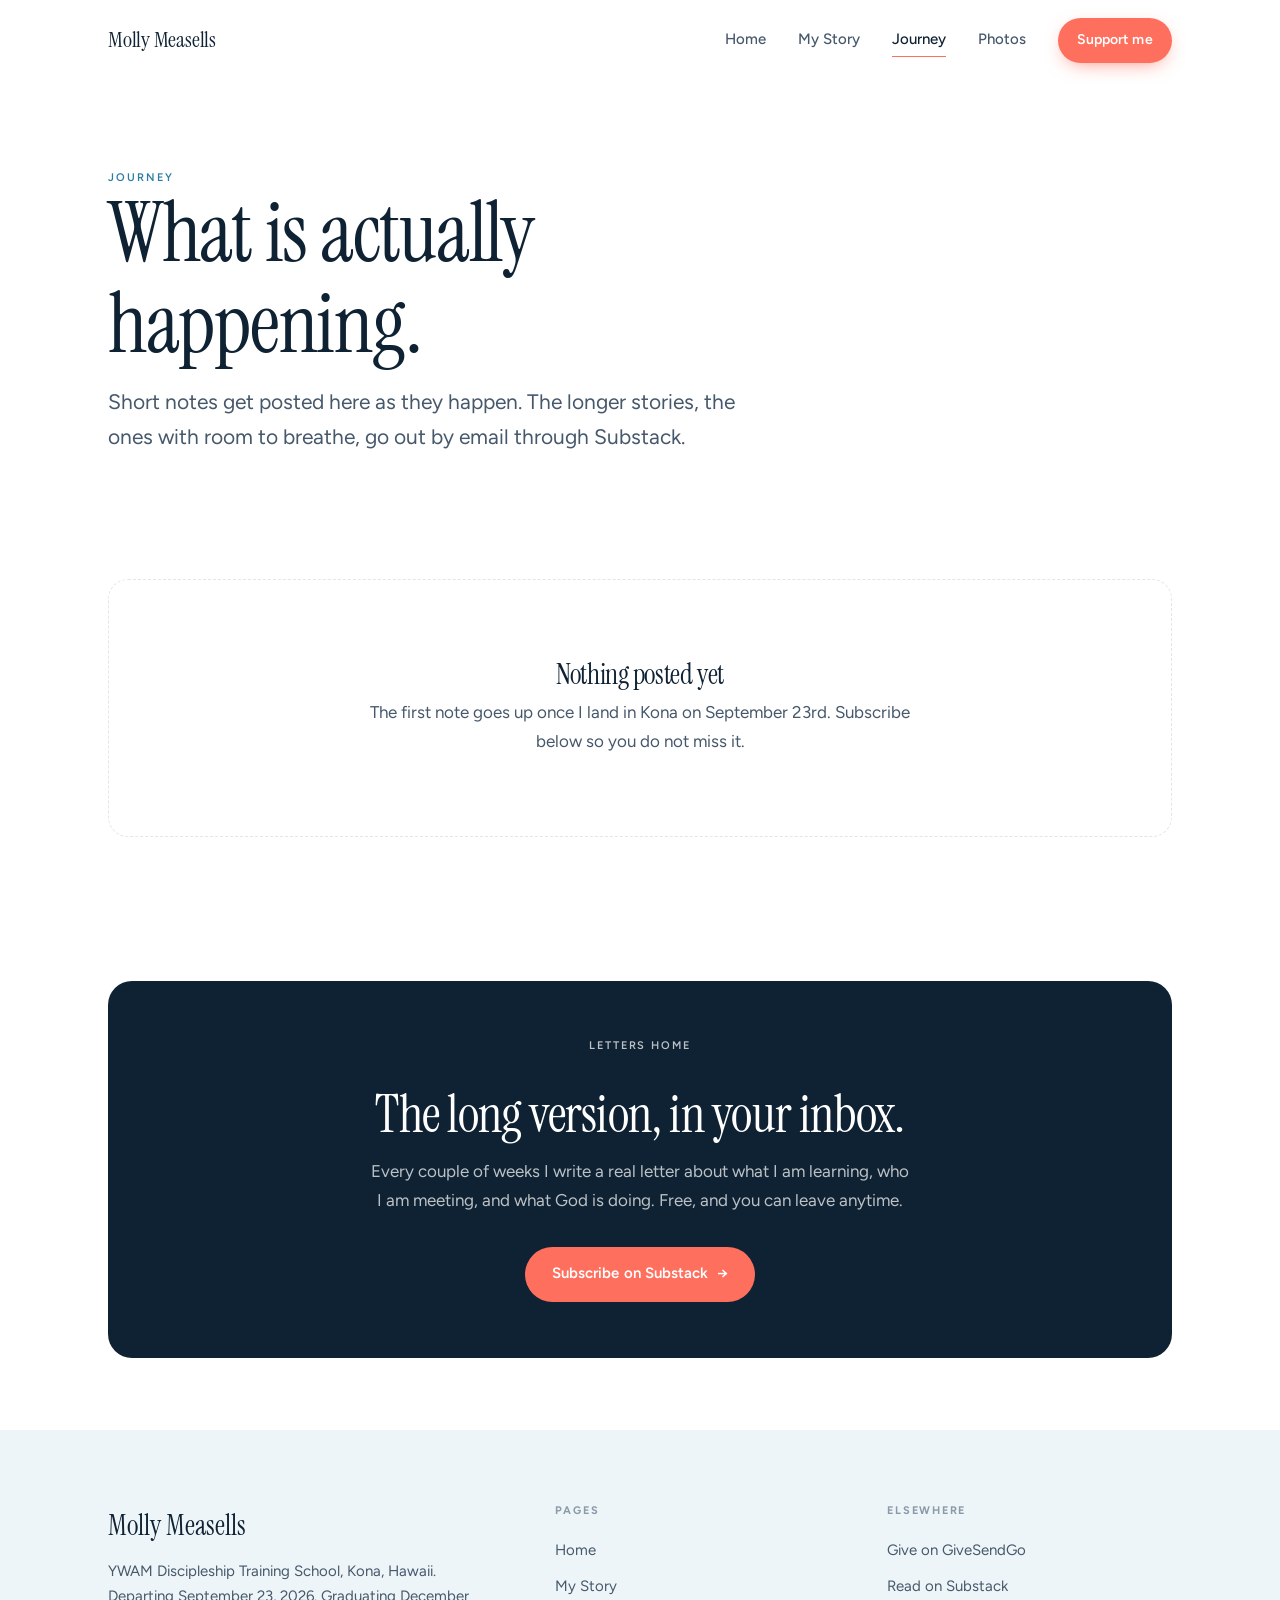
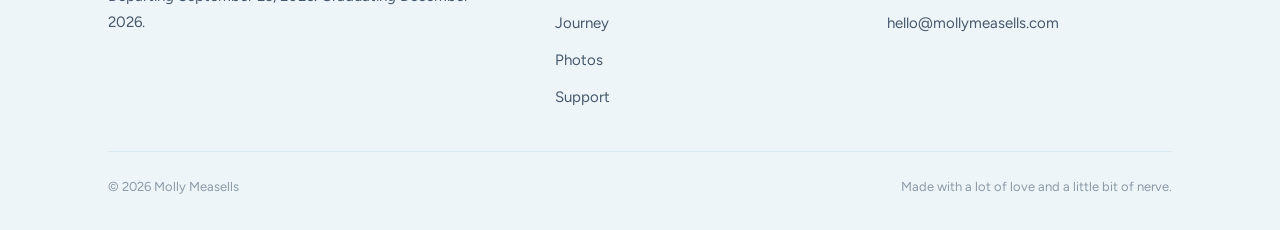
==== journey.html @ 55a40ebd "Add files via upload" ====
<!DOCTYPE html>
<html lang="en">
<head>
<meta charset="utf-8">
<meta name="viewport" content="width=device-width, initial-scale=1">
<title>Journey — Molly Measells</title>
<meta name="description" content="Field notes and letters home from Molly Measells at YWAM Kona.">
<meta property="og:title" content="Journey — Molly Measells">
<meta property="og:image" content="/assets/img/molly.jpg">
<link rel="preconnect" href="https://fonts.googleapis.com">
<link rel="preconnect" href="https://fonts.gstatic.com" crossorigin>
<link href="https://fonts.googleapis.com/css2?family=Instrument+Serif:ital@0;1&family=Figtree:wght@400;500;600;700&display=swap" rel="stylesheet">
<script>document.documentElement.classList.add("js");</script>
<link rel="stylesheet" href="/assets/css/style.css">
</head>
<body>

<nav class="nav">
  <div class="nav__in">
    <a class="nav__mark" href="/">Molly Measells</a>
    <button class="nav__toggle" aria-label="Menu" aria-expanded="false">
      <svg width="22" height="22" viewBox="0 0 24 24" fill="none" stroke="currentColor" stroke-width="1.6" stroke-linecap="round"><path d="M3 6h18M3 12h18M3 18h18"/></svg>
    </button>
    <div class="nav__links">
      <a class="nav__link" href="/">Home</a>
      <a class="nav__link" href="/story.html">My Story</a>
      <a class="nav__link" href="/journey.html" aria-current="page">Journey</a>
      <a class="nav__link" href="/photos.html">Photos</a>
      <a class="btn btn--coral btn--sm" data-give href="https://www.givesendgo.com/molly-measells-is-headed-to-the-mission-?utm_source=share">Support me</a>
    </div>
  </div>
</nav>

<header class="band band--tight">
  <div class="wrap">
    <div class="head rise">
      <p class="eyebrow">Journey</p>
      <h1>What is actually happening.</h1>
      <p class="lede">
        Short notes get posted here as they happen. The longer stories, the ones with
        room to breathe, go out by email through Substack.
      </p>
    </div>
  </div>
</header>

<section class="band band--tight" style="padding-top:0;">
  <div class="wrap">
    <div data-notes>
      <div class="empty rise">
        <h3>Nothing posted yet</h3>
        <p>
          The first note goes up once I land in Kona on September 23rd.
          Subscribe below so you do not miss it.
        </p>
      </div>
    </div>
  </div>
</section>

<section class="band band--tight">
  <div class="wrap">
    <div class="sub rise">
      <p class="eyebrow eyebrow--coral">Letters home</p>
      <h2>The long version, in your inbox.</h2>
      <p>
        Every couple of weeks I write a real letter about what I am learning, who I am
        meeting, and what God is doing. Free, and you can leave anytime.
      </p>
      <a class="btn btn--coral" data-substack href="#" target="_blank" rel="noopener">
        Subscribe on Substack <span class="btn__arrow">&rarr;</span>
      </a>
    </div>
  </div>
</section>

<footer class="foot">
  <div class="wrap">
    <div class="foot__grid">
      <div>
        <p class="foot__mark">Molly Measells</p>
        <p class="foot__blurb">
          YWAM Discipleship Training School, Kona, Hawaii.
          Departing September 23, 2026. Graduating December 2026.
        </p>
      </div>
      <div>
        <p class="foot__h">Pages</p>
        <ul class="foot__list">
          <li><a href="/">Home</a></li>
          <li><a href="/story.html">My Story</a></li>
          <li><a href="/journey.html">Journey</a></li>
          <li><a href="/photos.html">Photos</a></li>
          <li><a href="/support.html">Support</a></li>
        </ul>
      </div>
      <div>
        <p class="foot__h">Elsewhere</p>
        <ul class="foot__list">
          <li><a data-give href="https://www.givesendgo.com/molly-measells-is-headed-to-the-mission-?utm_source=share">Give on GiveSendGo</a></li>
          <li><a data-substack href="#" target="_blank" rel="noopener">Read on Substack</a></li>
          <li><a data-email="text" href="mailto:hello@mollymeasells.com">hello@mollymeasells.com</a></li>
        </ul>
      </div>
    </div>
    <div class="foot__bar">
      <span>&copy; <span data-year>2026</span> Molly Measells</span>
      <span>Made with a lot of love and a little bit of nerve.</span>
    </div>
  </div>
</footer>

<script src="https://identity.netlify.com/v1/netlify-identity-widget.js"></script>
<script src="/assets/js/main.js"></script>
</body>
</html>
---- assets/css/style.css ----
/* ============================================
   Molly Measells — mollymeasells.com
   Palette: Pacific + Aegean. Airy, modern, warm.
   ============================================ */

:root {
  --ink:        #0F2233;
  --ink-soft:   #46586B;
  --ink-faint:  #8B9AA8;
  --sea:        #2C7DA0;
  --sea-deep:   #1B5A78;
  --foam:       #EDF5F8;
  --foam-deep:  #DCEBF1;
  --paper:      #FFFFFF;
  --coral:      #FF6F5E;
  --coral-deep: #E8543F;
  --sand:       #F5E9D7;
  --line:       #DFE7EC;

  --display: "Instrument Serif", Georgia, serif;
  --body:    "Figtree", -apple-system, BlinkMacSystemFont, "Segoe UI", sans-serif;

  --gut:  clamp(1.25rem, 4vw, 3rem);
  --wide: 1160px;
  --read: 660px;

  --ease: cubic-bezier(0.22, 1, 0.36, 1);
}

/* ---------- Reset ---------- */
*, *::before, *::after { box-sizing: border-box; }
html { -webkit-text-size-adjust: 100%; scroll-behavior: smooth; }
body {
  margin: 0;
  background: var(--paper);
  color: var(--ink);
  font-family: var(--body);
  font-size: 1.0625rem;
  line-height: 1.7;
  font-weight: 400;
  -webkit-font-smoothing: antialiased;
  overflow-x: hidden;
}
img { max-width: 100%; display: block; }
a { color: var(--sea); text-decoration: none; }
a:hover { color: var(--coral); }
:focus-visible { outline: 2px solid var(--coral); outline-offset: 3px; border-radius: 2px; }

/* ---------- Type ---------- */
h1, h2, h3 {
  font-family: var(--display);
  font-weight: 400;
  line-height: 1.08;
  letter-spacing: -0.015em;
  margin: 0;
}
h1 { font-size: clamp(2.75rem, 7.5vw, 5.25rem); }
h2 { font-size: clamp(2rem, 4.5vw, 3.25rem); }
h3 { font-size: clamp(1.35rem, 2.4vw, 1.75rem); }

.eyebrow {
  font-family: var(--body);
  font-size: 0.6875rem;
  font-weight: 600;
  letter-spacing: 0.18em;
  text-transform: uppercase;
  color: var(--sea);
  margin: 0 0 1rem;
}
.eyebrow--coral { color: var(--coral); }

.lede {
  font-size: clamp(1.125rem, 2vw, 1.3125rem);
  line-height: 1.65;
  color: var(--ink-soft);
}

.serif-em {
  font-family: var(--display);
  font-style: italic;
  color: var(--sea-deep);
}

/* ---------- Layout ---------- */
.wrap {
  width: 100%;
  max-width: var(--wide);
  margin-inline: auto;
  padding-inline: var(--gut);
}
.wrap--read { max-width: calc(var(--read) + var(--gut) * 2); }

.band { padding-block: clamp(4rem, 10vw, 8rem); }
.band--foam { background: var(--foam); }
.band--tight { padding-block: clamp(2.5rem, 6vw, 4.5rem); }

/* ---------- Nav ---------- */
.nav {
  position: sticky;
  top: 0;
  z-index: 60;
  background: rgba(255,255,255,0.82);
  backdrop-filter: blur(14px);
  -webkit-backdrop-filter: blur(14px);
  border-bottom: 1px solid transparent;
  transition: border-color .3s var(--ease);
}
.nav.is-stuck { border-bottom-color: var(--line); }
.nav__in {
  max-width: var(--wide);
  margin-inline: auto;
  padding: 1.1rem var(--gut);
  display: flex;
  align-items: center;
  justify-content: space-between;
  gap: 1rem;
}
.nav__mark {
  font-family: var(--display);
  font-size: 1.375rem;
  color: var(--ink);
  letter-spacing: -0.01em;
  white-space: nowrap;
}
.nav__mark:hover { color: var(--ink); }
.nav__links { display: flex; align-items: center; gap: clamp(1rem, 2.5vw, 2rem); }
.nav__link {
  font-size: 0.9375rem;
  font-weight: 500;
  color: var(--ink-soft);
  position: relative;
  padding-block: 2px;
}
.nav__link::after {
  content: "";
  position: absolute;
  left: 0; bottom: -2px;
  width: 100%; height: 1px;
  background: var(--coral);
  transform: scaleX(0);
  transform-origin: left;
  transition: transform .35s var(--ease);
}
.nav__link:hover { color: var(--ink); }
.nav__link:hover::after,
.nav__link[aria-current="page"]::after { transform: scaleX(1); }
.nav__link[aria-current="page"] { color: var(--ink); }

.nav__toggle {
  display: none;
  background: none; border: 0; cursor: pointer;
  padding: .5rem; margin-right: -.5rem;
  color: var(--ink);
}
.nav__toggle svg { display: block; }

/* ---------- Buttons ---------- */
.btn {
  display: inline-flex;
  align-items: center;
  gap: .55rem;
  font-family: var(--body);
  font-size: 0.9375rem;
  font-weight: 600;
  letter-spacing: 0.005em;
  padding: 0.85rem 1.6rem;
  border-radius: 100px;
  border: 1px solid transparent;
  cursor: pointer;
  transition: transform .25s var(--ease), background .25s var(--ease),
              color .25s var(--ease), border-color .25s var(--ease),
              box-shadow .25s var(--ease);
  white-space: nowrap;
}
.btn:hover { transform: translateY(-2px); }
.btn--coral { background: var(--coral); color: #fff; box-shadow: 0 6px 20px -8px rgba(255,111,94,.9); }
.btn--coral:hover { background: var(--coral-deep); color: #fff; box-shadow: 0 12px 28px -10px rgba(255,111,94,.95); }
.btn--ghost { border-color: var(--line); color: var(--ink); background: transparent; }
.btn--ghost:hover { border-color: var(--ink); color: var(--ink); }
.btn--sm { padding: 0.6rem 1.15rem; font-size: 0.875rem; }
.btn__arrow { transition: transform .3s var(--ease); }
.btn:hover .btn__arrow { transform: translateX(3px); }

/* ============================================
   HERO
   ============================================ */
.hero { position: relative; padding-block: clamp(3rem, 8vw, 6rem) clamp(3rem, 7vw, 5rem); overflow: hidden; }
.hero__glow {
  position: absolute;
  top: -30%; right: -10%;
  width: min(70vw, 780px); aspect-ratio: 1;
  background: radial-gradient(circle, rgba(44,125,160,.13), rgba(44,125,160,0) 68%);
  pointer-events: none;
  z-index: 0;
}
.hero__glow--2 {
  top: 25%; right: auto; left: -18%;
  width: min(55vw, 560px);
  background: radial-gradient(circle, rgba(255,111,94,.11), rgba(255,111,94,0) 68%);
}
.hero__grid {
  position: relative;
  z-index: 1;
  display: grid;
  grid-template-columns: 1.15fr 0.85fr;
  gap: clamp(2rem, 6vw, 5rem);
  align-items: center;
}
.hero__title { margin-bottom: 1.5rem; }
.hero__title em {
  font-style: italic;
  color: var(--sea);
  display: block;
}
.hero__lede { max-width: 30rem; margin: 0 0 2.25rem; }
.hero__cta { display: flex; flex-wrap: wrap; gap: .75rem; }

.hero__frame { position: relative; }
.hero__photo {
  width: 100%;
  border-radius: 260px 260px 18px 18px;
  object-fit: cover;
  aspect-ratio: 4/5;
  box-shadow: 0 30px 60px -30px rgba(15,34,51,.35);
}
.hero__badge {
  position: absolute;
  bottom: -1.25rem; left: -1.25rem;
  background: var(--paper);
  border-radius: 16px;
  padding: .9rem 1.15rem;
  box-shadow: 0 16px 36px -18px rgba(15,34,51,.4);
  text-align: left;
}
.hero__badge-k {
  font-size: 0.625rem; font-weight: 700; letter-spacing: .16em;
  text-transform: uppercase; color: var(--ink-faint); margin: 0 0 .15rem;
}
.hero__badge-v {
  font-family: var(--display); font-size: 1.5rem; color: var(--ink); line-height: 1;
}

/* ============================================
   SIGNATURE — The Passage
   ============================================ */
.passage { position: relative; }
.passage__rail {
  position: relative;
  margin-top: 2.5rem;
  padding-top: 2.75rem;
}
.passage__line {
  position: absolute;
  top: 0; left: 0;
  width: 100%; height: 1px;
  background: var(--line);
}
.passage__fill {
  position: absolute;
  top: 0; left: 0; height: 1px;
  background: var(--coral);
  width: 0;
  transition: width 2.2s var(--ease);
}
.passage__stops {
  display: grid;
  grid-template-columns: repeat(3, 1fr);
  gap: 1rem;
}
.passage__stop { position: relative; padding-right: 1rem; }
.passage__dot {
  position: absolute;
  top: calc(-2.75rem - 4px);
  left: 0;
  width: 9px; height: 9px;
  border-radius: 50%;
  background: var(--paper);
  border: 1.5px solid var(--line);
  transition: background .5s var(--ease), border-color .5s var(--ease), transform .5s var(--ease);
}
.passage__stop.is-on .passage__dot {
  background: var(--coral);
  border-color: var(--coral);
  transform: scale(1.25);
}
.passage__stop:last-child .passage__dot { border-style: dashed; }
.passage__k {
  font-size: 0.625rem; font-weight: 700; letter-spacing: .16em;
  text-transform: uppercase; color: var(--ink-faint);
  margin: 0 0 .3rem;
}
.passage__place {
  font-family: var(--display); font-size: clamp(1.15rem,2vw,1.5rem);
  color: var(--ink); line-height: 1.15; margin: 0 0 .3rem;
}
.passage__note { font-size: 0.875rem; color: var(--ink-soft); margin: 0; }

/* ============================================
   PROGRESS — rising water
   ============================================ */
.tide {
  position: relative;
  border-radius: 20px;
  overflow: hidden;
  background: var(--foam);
  min-height: 190px;
  display: flex;
  align-items: flex-end;
  isolation: isolate;
}
.tide__water {
  position: absolute;
  left: 0; bottom: 0; width: 100%;
  height: 0;
  background: linear-gradient(180deg, rgba(44,125,160,.30), rgba(44,125,160,.16));
  transition: height 2s var(--ease);
  z-index: 0;
}
.tide__water::before {
  content: "";
  position: absolute; top: -1px; left: 0;
  width: 100%; height: 2px;
  background: var(--sea);
  opacity: .55;
}
.tide__in {
  position: relative;
  z-index: 1;
  padding: 1.75rem;
  width: 100%;
  display: flex;
  flex-wrap: wrap;
  align-items: flex-end;
  justify-content: space-between;
  gap: 1rem;
}
.tide__num {
  font-family: var(--display);
  font-size: clamp(2.5rem, 6vw, 3.75rem);
  line-height: 1;
  color: var(--ink);
}
.tide__num span { font-size: .5em; color: var(--ink-faint); }
.tide__meta { font-size: .875rem; color: var(--ink-soft); margin: .4rem 0 0; }

/* ============================================
   Generic pieces
   ============================================ */
.head { max-width: var(--read); margin-bottom: clamp(2rem, 5vw, 3.25rem); }
.head--center { margin-inline: auto; text-align: center; }
.head p { margin: 1rem 0 0; }

.prose { max-width: var(--read); }
.prose p { margin: 0 0 1.4rem; }
.prose p:last-child { margin-bottom: 0; }
.prose strong { font-weight: 600; color: var(--ink); }
.prose .pull {
  font-family: var(--display);
  font-size: clamp(1.5rem, 3vw, 2.125rem);
  line-height: 1.25;
  color: var(--sea-deep);
  margin: 2.5rem 0;
  padding-left: 1.5rem;
  border-left: 2px solid var(--coral);
}

.rule { height: 1px; background: var(--line); border: 0; margin: 0; }

/* ---------- Two ways to help ---------- */
.ways { display: grid; grid-template-columns: repeat(2, 1fr); gap: clamp(1.25rem, 3vw, 2.5rem); }
.way {
  background: var(--paper);
  border: 1px solid var(--line);
  border-radius: 20px;
  padding: clamp(1.5rem, 3vw, 2.25rem);
  transition: transform .35s var(--ease), box-shadow .35s var(--ease), border-color .35s var(--ease);
}
.way:hover {
  transform: translateY(-4px);
  border-color: transparent;
  box-shadow: 0 22px 44px -24px rgba(15,34,51,.3);
}
.way h3 { margin-bottom: .65rem; }
.way p { color: var(--ink-soft); margin: 0 0 1.5rem; }
.way__n {
  font-family: var(--display);
  font-size: 1.125rem;
  color: var(--coral);
  display: block;
  margin-bottom: .75rem;
}

/* ---------- Notes / field updates ---------- */
.notes { display: grid; gap: 1px; background: var(--line); border-block: 1px solid var(--line); }
.note {
  background: var(--paper);
  padding: clamp(1.35rem, 3vw, 2rem) 0;
  display: grid;
  grid-template-columns: 150px 1fr;
  gap: clamp(1rem, 3vw, 2.5rem);
  align-items: start;
}
.note__date {
  font-size: .75rem; font-weight: 600; letter-spacing: .1em;
  text-transform: uppercase; color: var(--ink-faint);
  padding-top: .45rem;
}
.note__t { font-family: var(--display); font-size: 1.5rem; margin: 0 0 .5rem; line-height: 1.2; }
.note__b { color: var(--ink-soft); margin: 0; }

/* ---------- Gallery ---------- */
.gal { columns: 3; column-gap: 1rem; }
.gal__item { break-inside: avoid; margin-bottom: 1rem; position: relative; }
.gal__item img {
  width: 100%;
  border-radius: 14px;
  transition: transform .5s var(--ease);
}
.gal__item:hover img { transform: scale(1.015); }
.gal__cap {
  font-size: .8125rem; color: var(--ink-soft);
  margin: .6rem 0 0; padding-inline: .15rem;
}

/* ---------- Empty states ---------- */
.empty {
  text-align: center;
  padding: clamp(3rem, 8vw, 5rem) 1rem;
  border: 1px dashed var(--line);
  border-radius: 20px;
  color: var(--ink-soft);
}
.empty h3 { color: var(--ink); margin-bottom: .5rem; }
.empty p { margin: 0 auto; max-width: 34rem; }

/* ---------- Substack CTA ---------- */
.sub {
  background: var(--ink);
  color: #fff;
  border-radius: 24px;
  padding: clamp(2rem, 5vw, 3.5rem);
  text-align: center;
}
.sub h2 { color: #fff; margin-bottom: .85rem; }
.sub p { color: rgba(255,255,255,.72); max-width: 34rem; margin: 0 auto 2rem; }
.sub .btn--coral { box-shadow: none; }

/* ---------- Footer ---------- */
.foot { background: var(--foam); padding-block: clamp(3rem, 7vw, 4.5rem) 2rem; }
.foot__grid {
  display: grid;
  grid-template-columns: 1.4fr 1fr 1fr;
  gap: clamp(1.5rem, 4vw, 3rem);
  padding-bottom: 2.5rem;
}
.foot__mark { font-family: var(--display); font-size: 1.75rem; margin: 0 0 .6rem; }
.foot__blurb { color: var(--ink-soft); font-size: .9375rem; margin: 0; max-width: 24rem; }
.foot__h {
  font-size: .6875rem; font-weight: 700; letter-spacing: .16em;
  text-transform: uppercase; color: var(--ink-faint); margin: 0 0 .9rem;
}
.foot__list { list-style: none; margin: 0; padding: 0; display: grid; gap: .5rem; }
.foot__list a { color: var(--ink-soft); font-size: .9375rem; }
.foot__list a:hover { color: var(--coral); }
.foot__bar {
  border-top: 1px solid var(--foam-deep);
  padding-top: 1.5rem;
  display: flex; flex-wrap: wrap; gap: .75rem;
  justify-content: space-between;
  font-size: .8125rem; color: var(--ink-faint);
}

/* ---------- Reveal ----------
   Only hides when JS is confirmed running (html.js). If anything
   goes wrong, content renders normally instead of staying invisible. */
.js .rise { opacity: 0; transform: translateY(18px); transition: opacity .8s var(--ease), transform .8s var(--ease); }
.js .rise.is-in { opacity: 1; transform: none; }

/* ============================================
   Responsive
   ============================================ */
@media (max-width: 900px) {
  .hero__grid { grid-template-columns: 1fr; }
  .hero__frame { max-width: 380px; margin-inline: auto; order: -1; }
  .hero__photo { border-radius: 200px 200px 18px 18px; }
  .ways { grid-template-columns: 1fr; }
  .gal { columns: 2; }
  .foot__grid { grid-template-columns: 1fr 1fr; }
}

@media (max-width: 680px) {
  .nav__links {
    position: fixed;
    inset: 62px 0 auto 0;
    background: var(--paper);
    border-bottom: 1px solid var(--line);
    flex-direction: column;
    align-items: stretch;
    gap: 0;
    padding: .5rem var(--gut) 1.25rem;
    display: none;
  }
  .nav__links.is-open { display: flex; }
  .nav__link { padding-block: .8rem; border-bottom: 1px solid var(--line); }
  .nav__link::after { display: none; }
  .nav__links .btn { margin-top: 1rem; justify-content: center; }
  .nav__toggle { display: block; }

  .passage__stops { grid-template-columns: 1fr; gap: 1.75rem; }
  .passage__rail { padding-top: 0; padding-left: 1.75rem; }
  .passage__line { top: 0; left: 4px; width: 1px; height: 100%; }
  .passage__fill { width: 1px !important; height: 0; transition: height 2.2s var(--ease); }
  .passage__dot { top: .35rem; left: -1.75rem; }

  .note { grid-template-columns: 1fr; gap: .5rem; }
  .note__date { padding-top: 0; }
  .gal { columns: 1; }
  .foot__grid { grid-template-columns: 1fr; }
  .hero__badge { left: 0; bottom: -1rem; }
}

@media (prefers-reduced-motion: reduce) {
  *, *::before, *::after {
    animation-duration: .001ms !important;
    transition-duration: .001ms !important;
    scroll-behavior: auto !important;
  }
  .rise { opacity: 1; transform: none; }
}
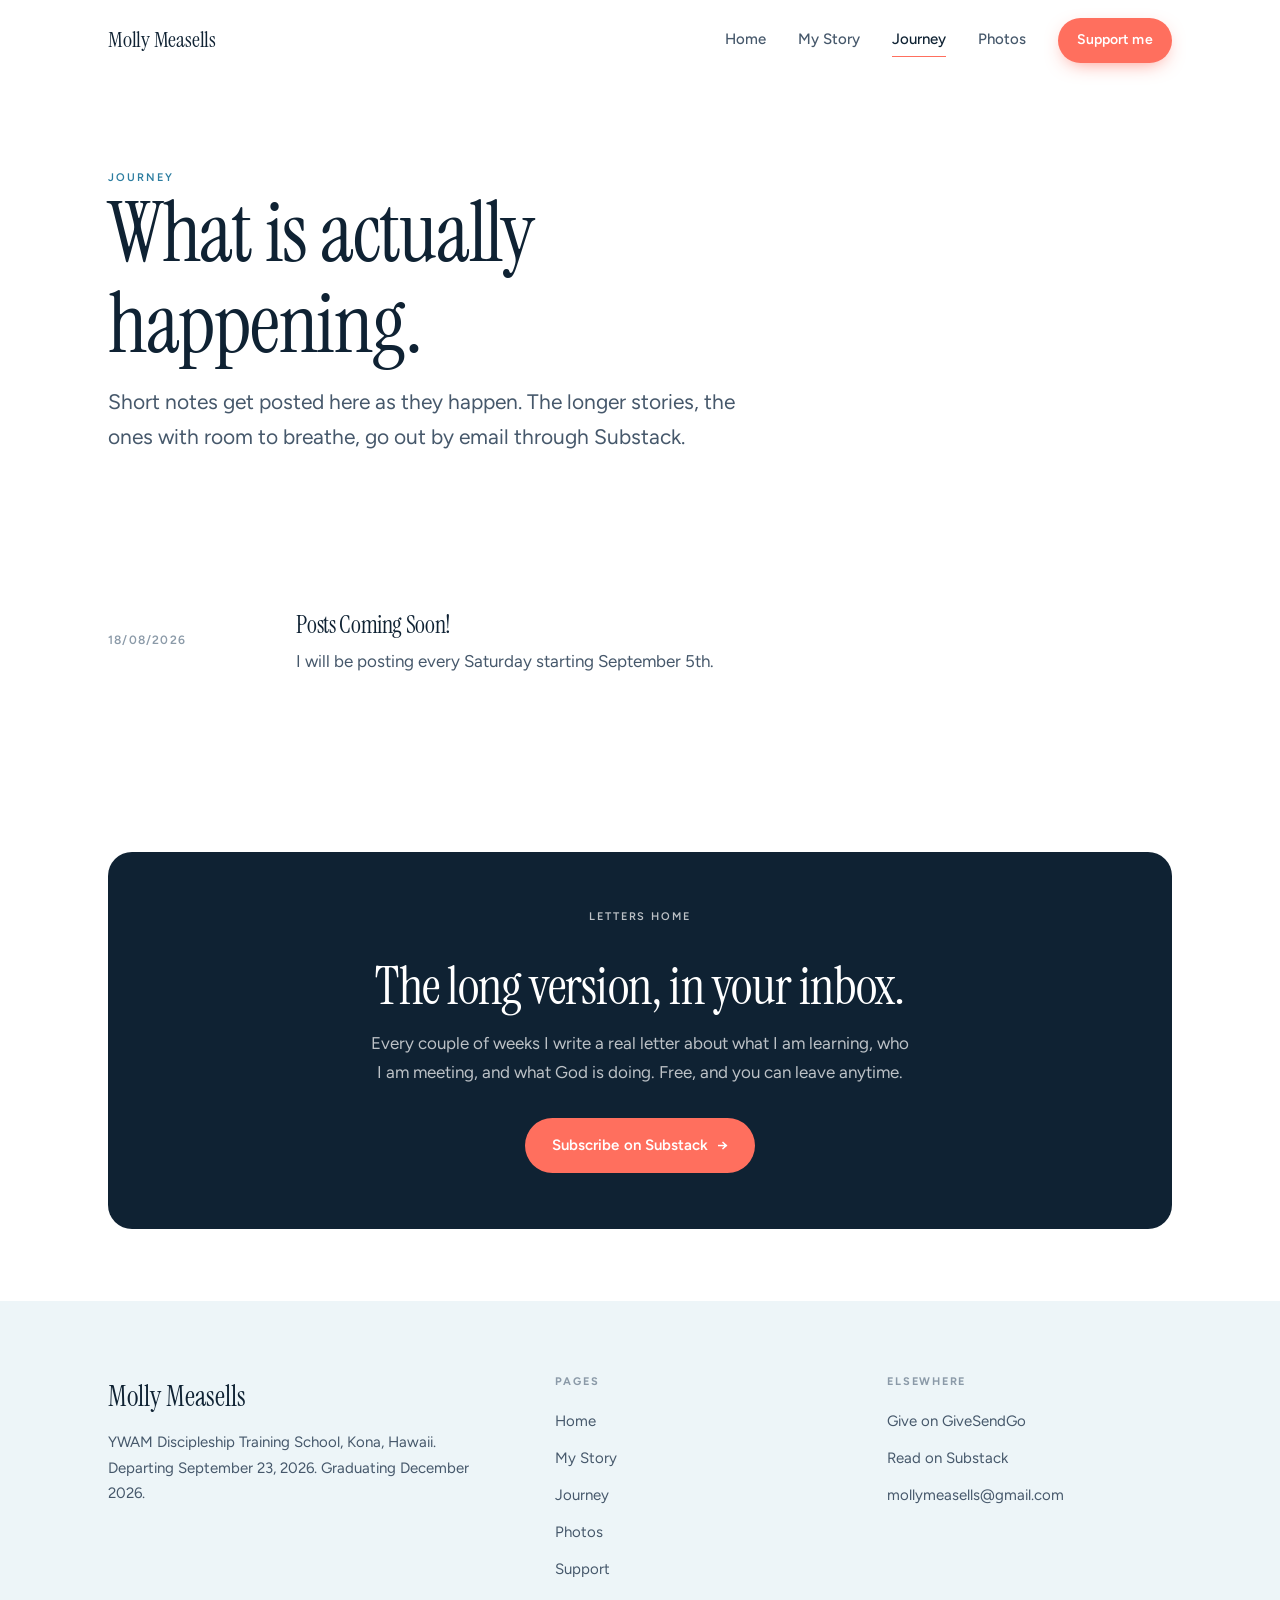
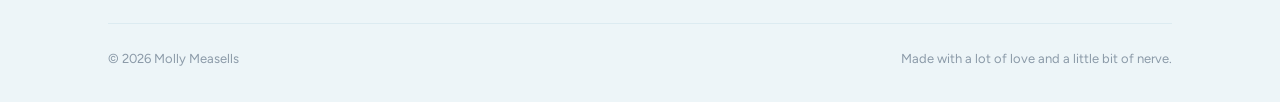
==== commit 95defc23: "General update copy on journey page" ====
--- a/journey.html
+++ b/journey.html
@@ -50,8 +50,8 @@
       <div class="empty rise">
         <h3>Nothing posted yet</h3>
         <p>
-          The first note goes up once I land in Kona on September 23rd.
-          Subscribe below so you do not miss it.
+          New notes go up here as they happen.
+          Subscribe below so you do not miss the first one.
         </p>
       </div>
     </div>
--- a/assets/css/style.css
+++ b/assets/css/style.css
@@ -408,6 +408,46 @@
 .note__t { font-family: var(--display); font-size: 1.5rem; margin: 0 0 .5rem; line-height: 1.2; }
 .note__b { color: var(--ink-soft); margin: 0; }
 
+/* Markdown inside a field note */
+.note__b > *:first-child { margin-top: 0; }
+.note__b > *:last-child { margin-bottom: 0; }
+.note__b p { margin: 0 0 .9rem; }
+.note__b h3, .note__b h4, .note__b h5, .note__b h6 {
+  font-family: var(--display);
+  color: var(--ink);
+  line-height: 1.25;
+  margin: 1.5rem 0 .5rem;
+}
+.note__b h3 { font-size: 1.25rem; }
+.note__b h4 { font-size: 1.0625rem; }
+.note__b h5, .note__b h6 { font-size: 1rem; }
+.note__b strong { color: var(--ink); font-weight: 600; }
+.note__b em { font-style: italic; }
+.note__b a { color: var(--sea); text-decoration: underline; text-underline-offset: 2px; }
+.note__b a:hover { color: var(--coral); }
+.note__b ul, .note__b ol { margin: 0 0 .9rem; padding-left: 1.25rem; }
+.note__b li { margin-bottom: .35rem; }
+.note__b blockquote {
+  margin: 1.1rem 0;
+  padding: .15rem 0 .15rem 1.1rem;
+  border-left: 2px solid var(--coral);
+  font-family: var(--display);
+  font-size: 1.1875rem;
+  line-height: 1.4;
+  color: var(--sea-deep);
+}
+.note__b code {
+  font-family: ui-monospace, SFMono-Regular, Menlo, monospace;
+  font-size: .875em;
+  background: var(--foam);
+  padding: .12em .4em;
+  border-radius: 4px;
+  color: var(--ink);
+}
+.note__b img { border-radius: 12px; margin: 1.1rem 0; }
+.note__b hr { border: 0; height: 1px; background: var(--line); margin: 1.5rem 0; }
+
+
 /* ---------- Gallery ---------- */
 .gal { columns: 3; column-gap: 1rem; }
 .gal__item { break-inside: avoid; margin-bottom: 1rem; position: relative; }
